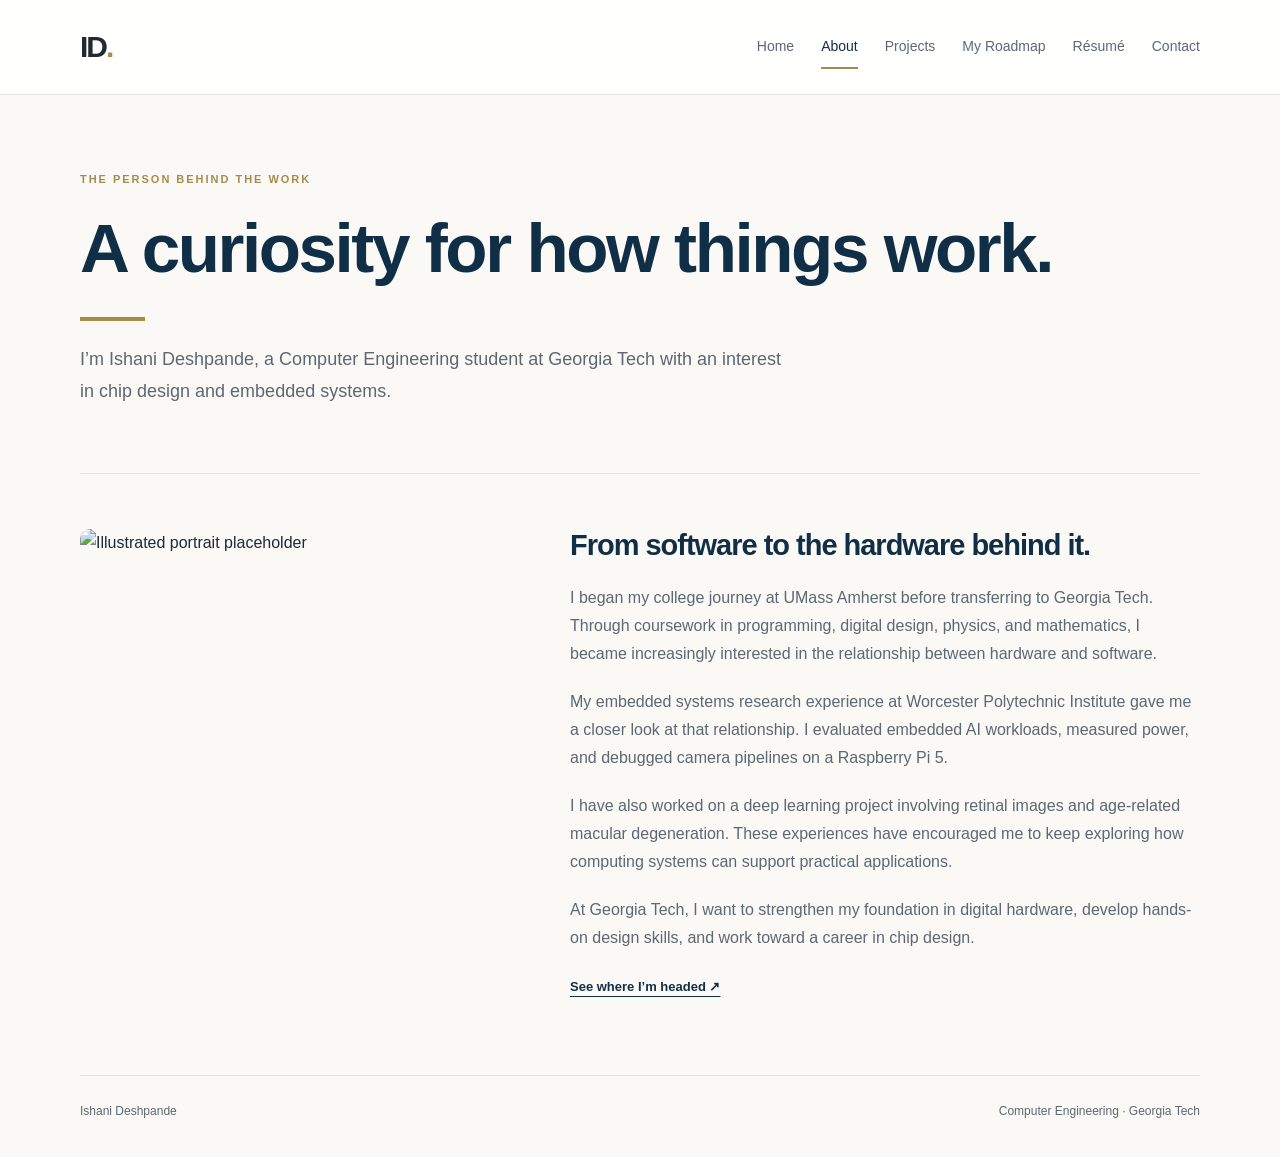
==== about.html @ 8a9a6645 "Add files via upload" ====
<!doctype html>
<html lang="en"><head><meta charset="utf-8"><meta name="viewport" content="width=device-width, initial-scale=1"><meta name="description" content="Ishani Deshpande — Computer Engineering student at Georgia Tech, exploring chip design and embedded systems."><title>About Me | Ishani Deshpande</title><link rel="stylesheet" href="style.css"></head><body><a class="skip" href="#main">Skip to content</a><header><div class="nav-wrap"><a class="brand" href="index.html">ID<span>.</span></a><nav aria-label="Main navigation"><a href="index.html">Home</a><a href="about.html" aria-current="page">About</a><a href="projects.html">Projects</a><a href="roadmap.html">My Roadmap</a><a href="resume.html">Résumé</a><a href="contact.html">Contact</a></nav></div></header><main id="main"><section class="page-heading"><p class="eyebrow">The person behind the work</p><h1>A curiosity for how things work.</h1><p class="lead">I’m Ishani Deshpande, a Computer Engineering student at Georgia Tech with an interest in chip design and embedded systems.</p></section><section class="split section"><div class="about-photo"><img src="assets/profile.svg" alt="Illustrated portrait placeholder" width="440" height="500"></div><div><h2>From software to the hardware behind it.</h2><p>I began my college journey at UMass Amherst before transferring to Georgia Tech. Through coursework in programming, digital design, physics, and mathematics, I became increasingly interested in the relationship between hardware and software.</p><p>My embedded systems research experience at Worcester Polytechnic Institute gave me a closer look at that relationship. I evaluated embedded AI workloads, measured power, and debugged camera pipelines on a Raspberry Pi 5.</p><p>I have also worked on a deep learning project involving retinal images and age-related macular degeneration. These experiences have encouraged me to keep exploring how computing systems can support practical applications.</p><p>At Georgia Tech, I want to strengthen my foundation in digital hardware, develop hands-on design skills, and work toward a career in chip design.</p><a class="text-link" href="roadmap.html">See where I’m headed ↗</a></div></section></main><footer><span>Ishani Deshpande</span><span>Computer Engineering · Georgia Tech</span></footer></body></html>
---- style.css ----
*{box-sizing:border-box} :root{--navy:#102f46;--gold:#a78b4e;--ink:#202a33;--muted:#5d6871;--paper:#faf9f6;--line:#e3e4df}body{margin:0;background:var(--paper);color:var(--ink);font-family:Arial,Helvetica,sans-serif;font-size:16px;line-height:1.75}a{color:inherit}header{background:#ffffffed;border-bottom:1px solid var(--line)}.nav-wrap,main,footer{width:min(1120px,calc(100% - 64px));margin:auto}.nav-wrap{display:flex;align-items:center;justify-content:space-between;gap:30px;min-height:94px}.brand{font-size:30px;font-weight:800;text-decoration:none;letter-spacing:-2px}.brand span,.gold{color:var(--gold)}nav{display:flex;gap:27px;flex-wrap:wrap}nav a{font-size:14px;text-decoration:none;color:var(--muted);padding:9px 0;border-bottom:2px solid transparent}nav a:hover,nav a[aria-current]{border-color:var(--gold);color:var(--navy)}h1,h2,h3{color:var(--navy);line-height:1.15;margin:0 0 22px;letter-spacing:-.035em}h1{font-size:clamp(42px,5.4vw,70px)}h2{font-size:29px}p{margin:0 0 20px}.eyebrow{font-size:11px;font-weight:700;text-transform:uppercase;letter-spacing:.18em;color:var(--gold);margin-bottom:20px}.lead{font-size:18px;color:var(--muted);max-width:720px;line-height:1.8}.hero{display:grid;grid-template-columns:1.25fr 1fr;align-items:center;gap:85px;padding:86px 0 94px}.hero h1{font-size:clamp(42px,5vw,64px);margin-bottom:16px}.hero-sub{font-family:Georgia,serif;font-size:clamp(27px,3vw,39px);line-height:1.25;color:var(--navy);margin-bottom:26px}.hero .lead{font-size:16px}.portrait-panel{background:#eae8df;border-radius:160px 160px 12px 12px;overflow:hidden;position:relative}.portrait-panel img{display:block;width:100%;height:410px;object-fit:cover}.portrait-caption{background:var(--navy);color:white;padding:20px 25px}.portrait-caption span,.portrait-caption small{display:block}.portrait-caption small{color:#cbd5da;font-size:11px;letter-spacing:.07em}.actions{display:flex;gap:14px;flex-wrap:wrap;margin-top:30px}.button{display:inline-flex;align-items:center;gap:24px;background:var(--navy);color:white;border:1px solid var(--navy);border-radius:5px;text-decoration:none;padding:12px 20px;font-size:13px;font-weight:700;transition:transform .2s}.button:hover{transform:translateY(-2px)}.outline{background:transparent;color:var(--navy)}.section{padding:55px 0 75px;border-top:1px solid var(--line)}.section-top{display:flex;align-items:center;justify-content:space-between;gap:20px;margin-bottom:25px}.section-top h2{margin-bottom:0}.text-link{font-size:13px;font-weight:700;color:var(--navy);text-underline-offset:5px}.grid{display:grid;gap:22px}.three{grid-template-columns:repeat(3,1fr)}.card{background:#fff;border:1px solid var(--line);padding:30px;border-radius:10px}.card h2{font-size:23px}.card p:last-child{margin:0;color:var(--muted);font-size:15px}.page-heading{padding:75px 0 45px}.page-heading h1:after{content:'';display:block;width:65px;height:4px;background:var(--gold);margin-top:28px}.split{display:grid;grid-template-columns:.8fr 1.2fr;gap:70px}.split p{color:var(--muted)}.about-photo img{width:100%;height:auto;border-radius:10px}.project-stack{display:grid;gap:24px;margin:0 0 55px}.project{display:grid;grid-template-columns:70px 1fr;gap:25px;background:white;padding:40px;border:1px solid var(--line);border-radius:12px}.project-number{font-family:Georgia,serif;font-size:42px;color:var(--gold);line-height:1.2}.project p{max-width:800px}.project p:not(.eyebrow){color:var(--muted)}.tags{display:flex;flex-wrap:wrap;gap:8px;margin-top:25px}.tags span{font-size:11px;background:#f1f3f2;color:var(--navy);padding:5px 12px;border-radius:30px}.callout{background:#efede5;border:1px solid #e0ddcf;padding:38px;border-radius:10px;margin-bottom:65px}.callout p{max-width:720px;color:var(--muted)}.timeline{margin:10px 0 55px 12px;border-left:1px solid #d8d2bf;padding-left:40px}.timeline-step{position:relative;padding-bottom:30px}.timeline-step:before{content:'';position:absolute;left:-49px;top:4px;width:14px;height:14px;background:var(--paper);border:2px solid var(--gold);border-radius:50%}.timeline-step:last-child{padding-bottom:0}.timeline-step .eyebrow{margin-bottom:12px}.resume-section{margin-bottom:45px}.resume-row{padding:25px 0;border-top:1px solid var(--line)}.resume-row h2{font-size:23px;margin-bottom:10px}.resume-row .section-top{margin:0}.resume-row .section-top span{font-size:13px;color:var(--muted)}.resume-row p{margin-bottom:5px;color:var(--muted)}li{padding-left:5px;margin:8px 0}.contact-grid{display:grid;grid-template-columns:1fr 1fr;gap:24px;margin:15px 0 110px}.contact-card{display:block;text-decoration:none;background:white;border:1px solid var(--line);border-radius:10px;padding:36px}.contact-card p:last-child{color:var(--muted);margin:0}.contact-card h2 span{float:right;color:var(--gold)}a.contact-card:hover{border-color:var(--gold)}footer{display:flex;justify-content:space-between;gap:20px;padding:25px 0 35px;border-top:1px solid var(--line);font-size:12px;color:var(--muted)}.skip{position:absolute;left:10px;top:-100px;background:white;padding:10px;z-index:10}.skip:focus{top:10px}:focus-visible{outline:3px solid var(--gold);outline-offset:5px}@media(max-width:850px){.nav-wrap{align-items:flex-start;padding:20px 0;gap:20px}nav{gap:9px 19px;justify-content:flex-end}.hero{gap:30px;padding:55px 0}.portrait-panel img{height:330px}.three{grid-template-columns:1fr}.split{gap:30px}.section-top{align-items:flex-start}}@media(max-width:600px){.nav-wrap,main,footer{width:calc(100% - 36px)}.nav-wrap{display:block}.brand{display:inline-block;margin-bottom:10px}nav{justify-content:flex-start;gap:6px 20px}nav a{font-size:12px}.hero,.split,.contact-grid{grid-template-columns:1fr}.hero{padding:44px 0;gap:35px}.portrait-panel{max-width:360px;width:100%;margin:auto}.hero-sub br{display:none}.page-heading{padding-top:45px}h2{font-size:25px}.project{padding:24px;grid-template-columns:1fr;gap:12px}.project-number{font-size:30px}.timeline{padding-left:25px}.timeline-step:before{left:-34px}.card,.callout,.contact-card{padding:24px}.section-top{flex-direction:column;gap:10px}.resume-row .section-top{gap:0}footer{flex-direction:column;gap:2px}.contact-grid{margin-bottom:55px}}@media(prefers-reduced-motion:reduce){*{transition:none!important}}
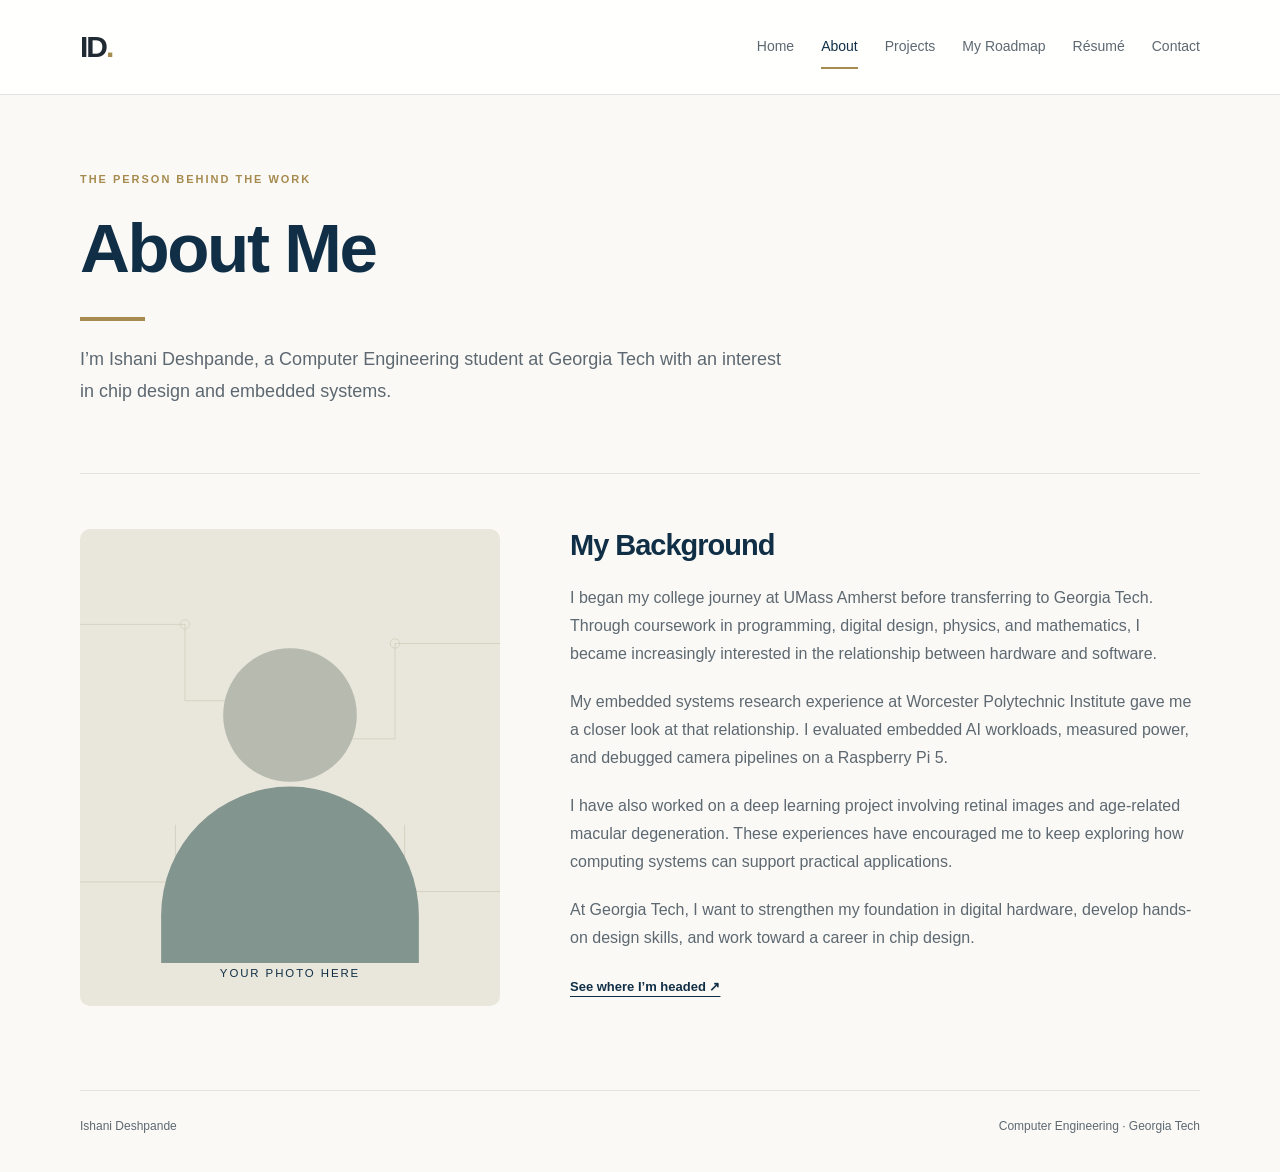
==== commit 02d60f69: "Revise About Me section content Updated the content of the 'About Me' section to reflect changes in " ====
--- a/about.html
+++ b/about.html
@@ -1,2 +1,2 @@
 <!doctype html>
-<html lang="en"><head><meta charset="utf-8"><meta name="viewport" content="width=device-width, initial-scale=1"><meta name="description" content="Ishani Deshpande — Computer Engineering student at Georgia Tech, exploring chip design and embedded systems."><title>About Me | Ishani Deshpande</title><link rel="stylesheet" href="style.css"></head><body><a class="skip" href="#main">Skip to content</a><header><div class="nav-wrap"><a class="brand" href="index.html">ID<span>.</span></a><nav aria-label="Main navigation"><a href="index.html">Home</a><a href="about.html" aria-current="page">About</a><a href="projects.html">Projects</a><a href="roadmap.html">My Roadmap</a><a href="resume.html">Résumé</a><a href="contact.html">Contact</a></nav></div></header><main id="main"><section class="page-heading"><p class="eyebrow">The person behind the work</p><h1>A curiosity for how things work.</h1><p class="lead">I’m Ishani Deshpande, a Computer Engineering student at Georgia Tech with an interest in chip design and embedded systems.</p></section><section class="split section"><div class="about-photo"><img src="assets/profile.svg" alt="Illustrated portrait placeholder" width="440" height="500"></div><div><h2>From software to the hardware behind it.</h2><p>I began my college journey at UMass Amherst before transferring to Georgia Tech. Through coursework in programming, digital design, physics, and mathematics, I became increasingly interested in the relationship between hardware and software.</p><p>My embedded systems research experience at Worcester Polytechnic Institute gave me a closer look at that relationship. I evaluated embedded AI workloads, measured power, and debugged camera pipelines on a Raspberry Pi 5.</p><p>I have also worked on a deep learning project involving retinal images and age-related macular degeneration. These experiences have encouraged me to keep exploring how computing systems can support practical applications.</p><p>At Georgia Tech, I want to strengthen my foundation in digital hardware, develop hands-on design skills, and work toward a career in chip design.</p><a class="text-link" href="roadmap.html">See where I’m headed ↗</a></div></section></main><footer><span>Ishani Deshpande</span><span>Computer Engineering · Georgia Tech</span></footer></body></html>+<html lang="en"><head><meta charset="utf-8"><meta name="viewport" content="width=device-width, initial-scale=1"><meta name="description" content="Ishani Deshpande — Computer Engineering student at Georgia Tech, exploring chip design and embedded systems."><title>About Me | Ishani Deshpande</title><link rel="stylesheet" href="style.css"></head><body><a class="skip" href="#main">Skip to content</a><header><div class="nav-wrap"><a class="brand" href="index.html">ID<span>.</span></a><nav aria-label="Main navigation"><a href="index.html">Home</a><a href="about.html" aria-current="page">About</a><a href="projects.html">Projects</a><a href="roadmap.html">My Roadmap</a><a href="resume.html">Résumé</a><a href="contact.html">Contact</a></nav></div></header><main id="main"><section class="page-heading"><p class="eyebrow">The person behind the work</p><h1>About Me</h1><p class="lead">I’m Ishani Deshpande, a Computer Engineering student at Georgia Tech with an interest in chip design and embedded systems.</p></section><section class="split section"><div class="about-photo"><img src="assets/profile.svg" alt="Illustrated portrait placeholder" width="440" height="500"></div><div><h2>My Background</h2><p>I began my college journey at UMass Amherst before transferring to Georgia Tech. Through coursework in programming, digital design, physics, and mathematics, I became increasingly interested in the relationship between hardware and software.</p><p>My embedded systems research experience at Worcester Polytechnic Institute gave me a closer look at that relationship. I evaluated embedded AI workloads, measured power, and debugged camera pipelines on a Raspberry Pi 5.</p><p>I have also worked on a deep learning project involving retinal images and age-related macular degeneration. These experiences have encouraged me to keep exploring how computing systems can support practical applications.</p><p>At Georgia Tech, I want to strengthen my foundation in digital hardware, develop hands-on design skills, and work toward a career in chip design.</p><a class="text-link" href="roadmap.html">See where I’m headed ↗</a></div></section></main><footer><span>Ishani Deshpande</span><span>Computer Engineering · Georgia Tech</span></footer></body></html>
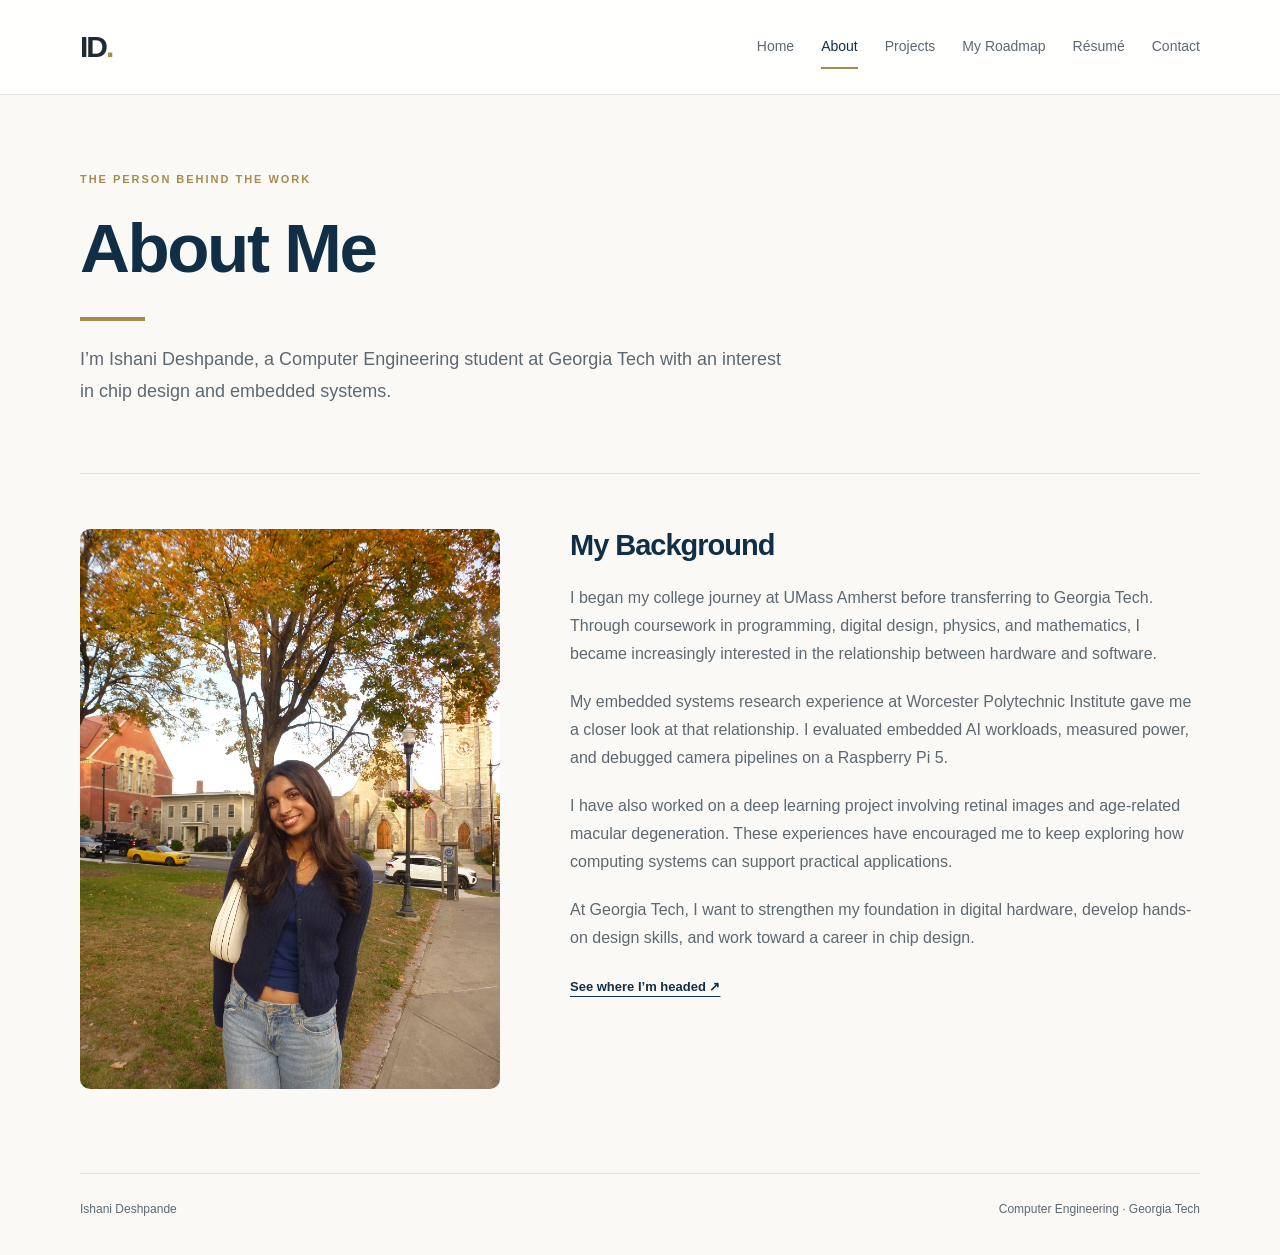
==== commit bd9ed049: "Change profile image and alt text in about.html Updated profile image in about.html and modified the" ====
--- a/about.html
+++ b/about.html
@@ -1,2 +1,2 @@
 <!doctype html>
-<html lang="en"><head><meta charset="utf-8"><meta name="viewport" content="width=device-width, initial-scale=1"><meta name="description" content="Ishani Deshpande — Computer Engineering student at Georgia Tech, exploring chip design and embedded systems."><title>About Me | Ishani Deshpande</title><link rel="stylesheet" href="style.css"></head><body><a class="skip" href="#main">Skip to content</a><header><div class="nav-wrap"><a class="brand" href="index.html">ID<span>.</span></a><nav aria-label="Main navigation"><a href="index.html">Home</a><a href="about.html" aria-current="page">About</a><a href="projects.html">Projects</a><a href="roadmap.html">My Roadmap</a><a href="resume.html">Résumé</a><a href="contact.html">Contact</a></nav></div></header><main id="main"><section class="page-heading"><p class="eyebrow">The person behind the work</p><h1>About Me</h1><p class="lead">I’m Ishani Deshpande, a Computer Engineering student at Georgia Tech with an interest in chip design and embedded systems.</p></section><section class="split section"><div class="about-photo"><img src="assets/profile.svg" alt="Illustrated portrait placeholder" width="440" height="500"></div><div><h2>My Background</h2><p>I began my college journey at UMass Amherst before transferring to Georgia Tech. Through coursework in programming, digital design, physics, and mathematics, I became increasingly interested in the relationship between hardware and software.</p><p>My embedded systems research experience at Worcester Polytechnic Institute gave me a closer look at that relationship. I evaluated embedded AI workloads, measured power, and debugged camera pipelines on a Raspberry Pi 5.</p><p>I have also worked on a deep learning project involving retinal images and age-related macular degeneration. These experiences have encouraged me to keep exploring how computing systems can support practical applications.</p><p>At Georgia Tech, I want to strengthen my foundation in digital hardware, develop hands-on design skills, and work toward a career in chip design.</p><a class="text-link" href="roadmap.html">See where I’m headed ↗</a></div></section></main><footer><span>Ishani Deshpande</span><span>Computer Engineering · Georgia Tech</span></footer></body></html>
+<html lang="en"><head><meta charset="utf-8"><meta name="viewport" content="width=device-width, initial-scale=1"><meta name="description" content="Ishani Deshpande — Computer Engineering student at Georgia Tech, exploring chip design and embedded systems."><title>About Me | Ishani Deshpande</title><link rel="stylesheet" href="style.css"></head><body><a class="skip" href="#main">Skip to content</a><header><div class="nav-wrap"><a class="brand" href="index.html">ID<span>.</span></a><nav aria-label="Main navigation"><a href="index.html">Home</a><a href="about.html" aria-current="page">About</a><a href="projects.html">Projects</a><a href="roadmap.html">My Roadmap</a><a href="resume.html">Résumé</a><a href="contact.html">Contact</a></nav></div></header><main id="main"><section class="page-heading"><p class="eyebrow">The person behind the work</p><h1>About Me</h1><p class="lead">I’m Ishani Deshpande, a Computer Engineering student at Georgia Tech with an interest in chip design and embedded systems.</p></section><section class="split section"><div class="about-photo"><img src="assets/P1120569.JPG" alt="Illustrated portrait placeholder" width="440" height="500"></div><div><h2>My Background</h2><p>I began my college journey at UMass Amherst before transferring to Georgia Tech. Through coursework in programming, digital design, physics, and mathematics, I became increasingly interested in the relationship between hardware and software.</p><p>My embedded systems research experience at Worcester Polytechnic Institute gave me a closer look at that relationship. I evaluated embedded AI workloads, measured power, and debugged camera pipelines on a Raspberry Pi 5.</p><p>I have also worked on a deep learning project involving retinal images and age-related macular degeneration. These experiences have encouraged me to keep exploring how computing systems can support practical applications.</p><p>At Georgia Tech, I want to strengthen my foundation in digital hardware, develop hands-on design skills, and work toward a career in chip design.</p><a class="text-link" href="roadmap.html">See where I’m headed ↗</a></div></section></main><footer><span>Ishani Deshpande</span><span>Computer Engineering · Georgia Tech</span></footer></body></html>
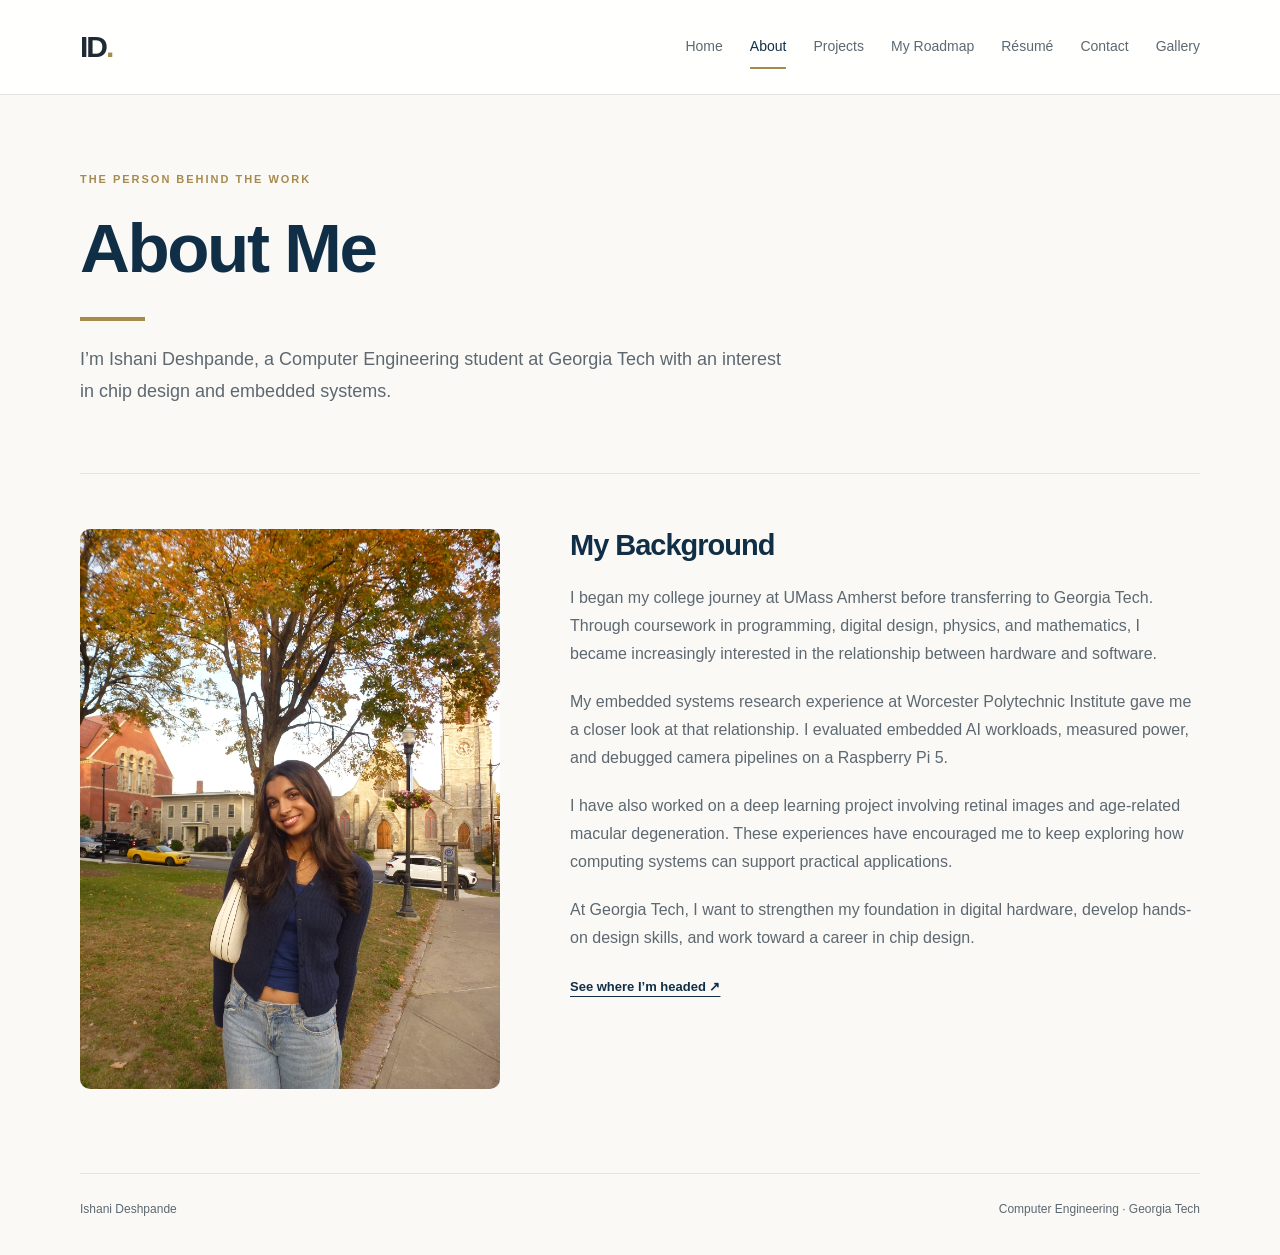
==== commit d9b1b365: "Add gallery link to navigation in about.html Added a link to the gallery in the navigation menu." ====
--- a/about.html
+++ b/about.html
@@ -1,2 +1,2 @@
 <!doctype html>
-<html lang="en"><head><meta charset="utf-8"><meta name="viewport" content="width=device-width, initial-scale=1"><meta name="description" content="Ishani Deshpande — Computer Engineering student at Georgia Tech, exploring chip design and embedded systems."><title>About Me | Ishani Deshpande</title><link rel="stylesheet" href="style.css"></head><body><a class="skip" href="#main">Skip to content</a><header><div class="nav-wrap"><a class="brand" href="index.html">ID<span>.</span></a><nav aria-label="Main navigation"><a href="index.html">Home</a><a href="about.html" aria-current="page">About</a><a href="projects.html">Projects</a><a href="roadmap.html">My Roadmap</a><a href="resume.html">Résumé</a><a href="contact.html">Contact</a></nav></div></header><main id="main"><section class="page-heading"><p class="eyebrow">The person behind the work</p><h1>About Me</h1><p class="lead">I’m Ishani Deshpande, a Computer Engineering student at Georgia Tech with an interest in chip design and embedded systems.</p></section><section class="split section"><div class="about-photo"><img src="assets/P1120569.JPG" alt="Illustrated portrait placeholder" width="440" height="500"></div><div><h2>My Background</h2><p>I began my college journey at UMass Amherst before transferring to Georgia Tech. Through coursework in programming, digital design, physics, and mathematics, I became increasingly interested in the relationship between hardware and software.</p><p>My embedded systems research experience at Worcester Polytechnic Institute gave me a closer look at that relationship. I evaluated embedded AI workloads, measured power, and debugged camera pipelines on a Raspberry Pi 5.</p><p>I have also worked on a deep learning project involving retinal images and age-related macular degeneration. These experiences have encouraged me to keep exploring how computing systems can support practical applications.</p><p>At Georgia Tech, I want to strengthen my foundation in digital hardware, develop hands-on design skills, and work toward a career in chip design.</p><a class="text-link" href="roadmap.html">See where I’m headed ↗</a></div></section></main><footer><span>Ishani Deshpande</span><span>Computer Engineering · Georgia Tech</span></footer></body></html>
+<html lang="en"><head><meta charset="utf-8"><meta name="viewport" content="width=device-width, initial-scale=1"><meta name="description" content="Ishani Deshpande — Computer Engineering student at Georgia Tech, exploring chip design and embedded systems."><title>About Me | Ishani Deshpande</title><link rel="stylesheet" href="style.css"></head><body><a class="skip" href="#main">Skip to content</a><header><div class="nav-wrap"><a class="brand" href="index.html">ID<span>.</span></a><nav aria-label="Main navigation"><a href="index.html">Home</a><a href="about.html" aria-current="page">About</a><a href="projects.html">Projects</a><a href="roadmap.html">My Roadmap</a><a href="resume.html">Résumé</a><a href="contact.html">Contact</a><a href="gallery.html">Gallery</a></nav></div></header><main id="main"><section class="page-heading"><p class="eyebrow">The person behind the work</p><h1>About Me</h1><p class="lead">I’m Ishani Deshpande, a Computer Engineering student at Georgia Tech with an interest in chip design and embedded systems.</p></section><section class="split section"><div class="about-photo"><img src="assets/P1120569.JPG" alt="Illustrated portrait placeholder" width="440" height="500"></div><div><h2>My Background</h2><p>I began my college journey at UMass Amherst before transferring to Georgia Tech. Through coursework in programming, digital design, physics, and mathematics, I became increasingly interested in the relationship between hardware and software.</p><p>My embedded systems research experience at Worcester Polytechnic Institute gave me a closer look at that relationship. I evaluated embedded AI workloads, measured power, and debugged camera pipelines on a Raspberry Pi 5.</p><p>I have also worked on a deep learning project involving retinal images and age-related macular degeneration. These experiences have encouraged me to keep exploring how computing systems can support practical applications.</p><p>At Georgia Tech, I want to strengthen my foundation in digital hardware, develop hands-on design skills, and work toward a career in chip design.</p><a class="text-link" href="roadmap.html">See where I’m headed ↗</a></div></section></main><footer><span>Ishani Deshpande</span><span>Computer Engineering · Georgia Tech</span></footer></body></html>
